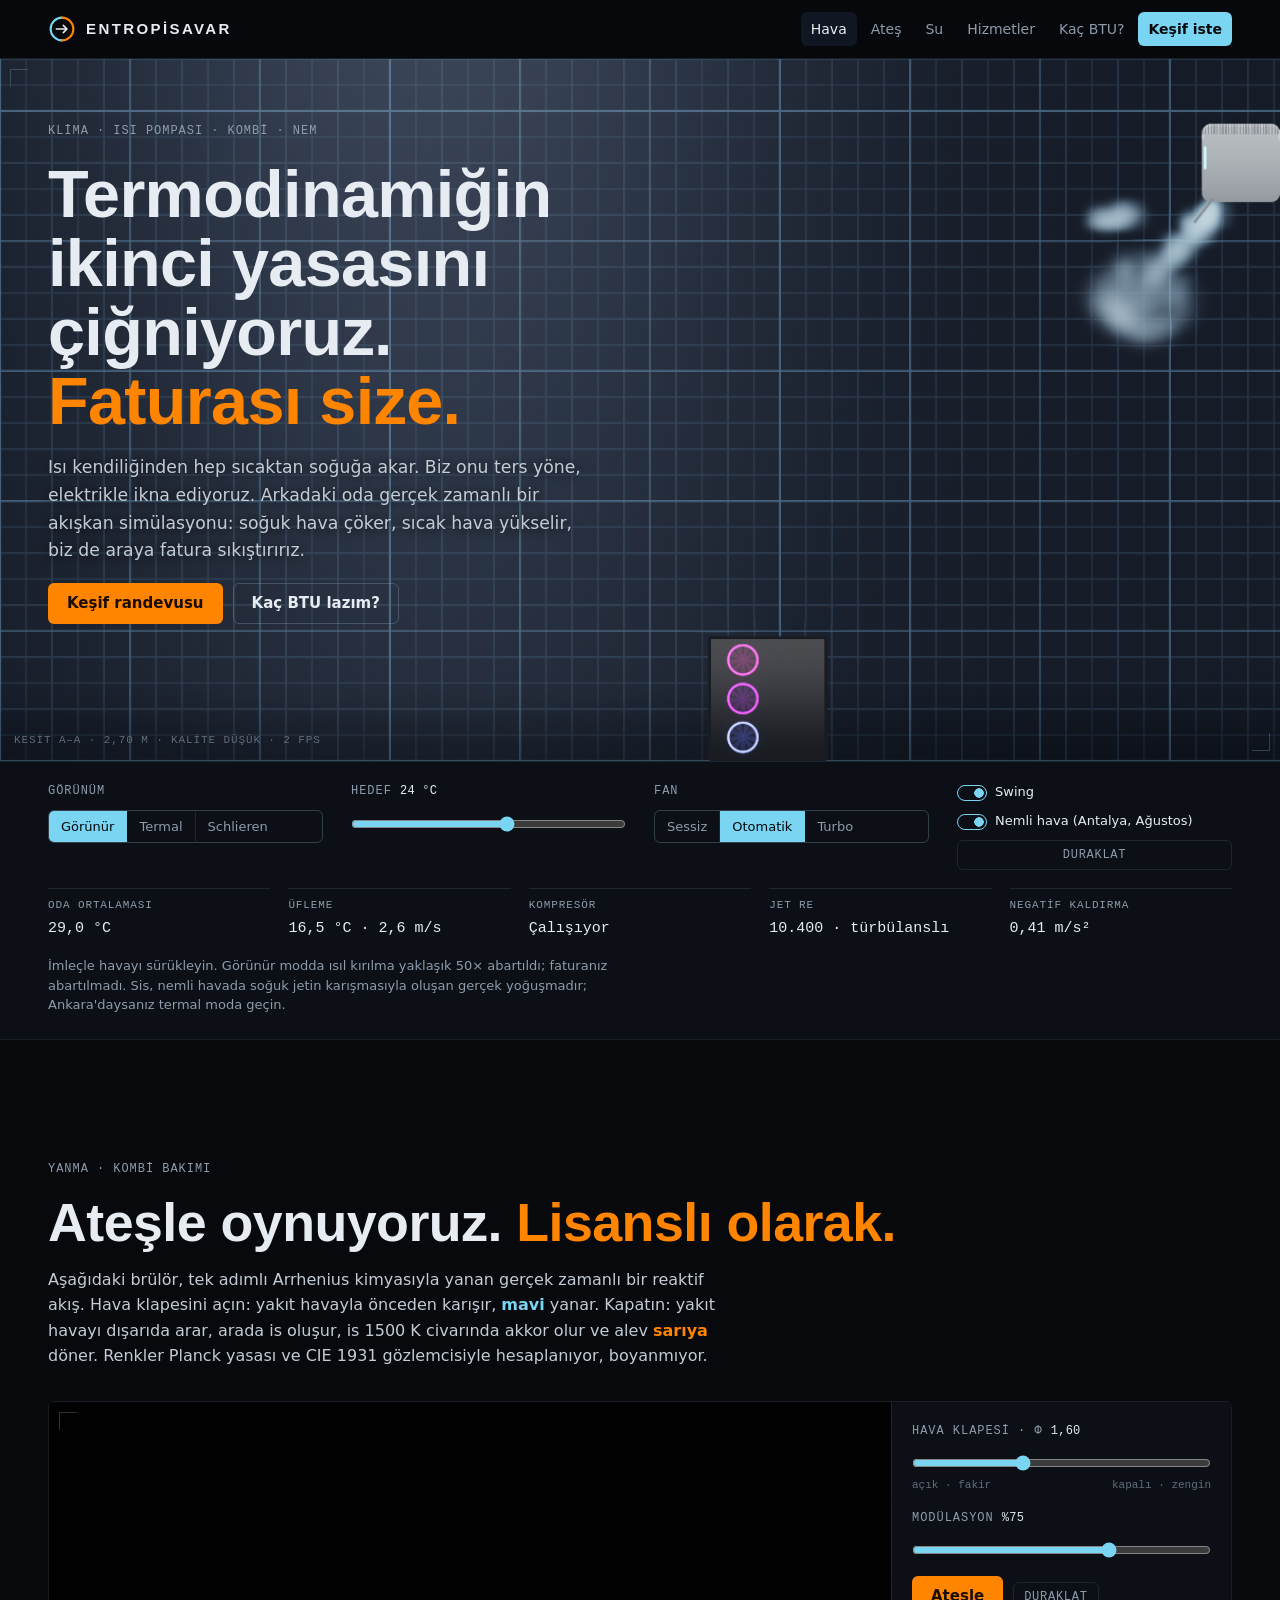
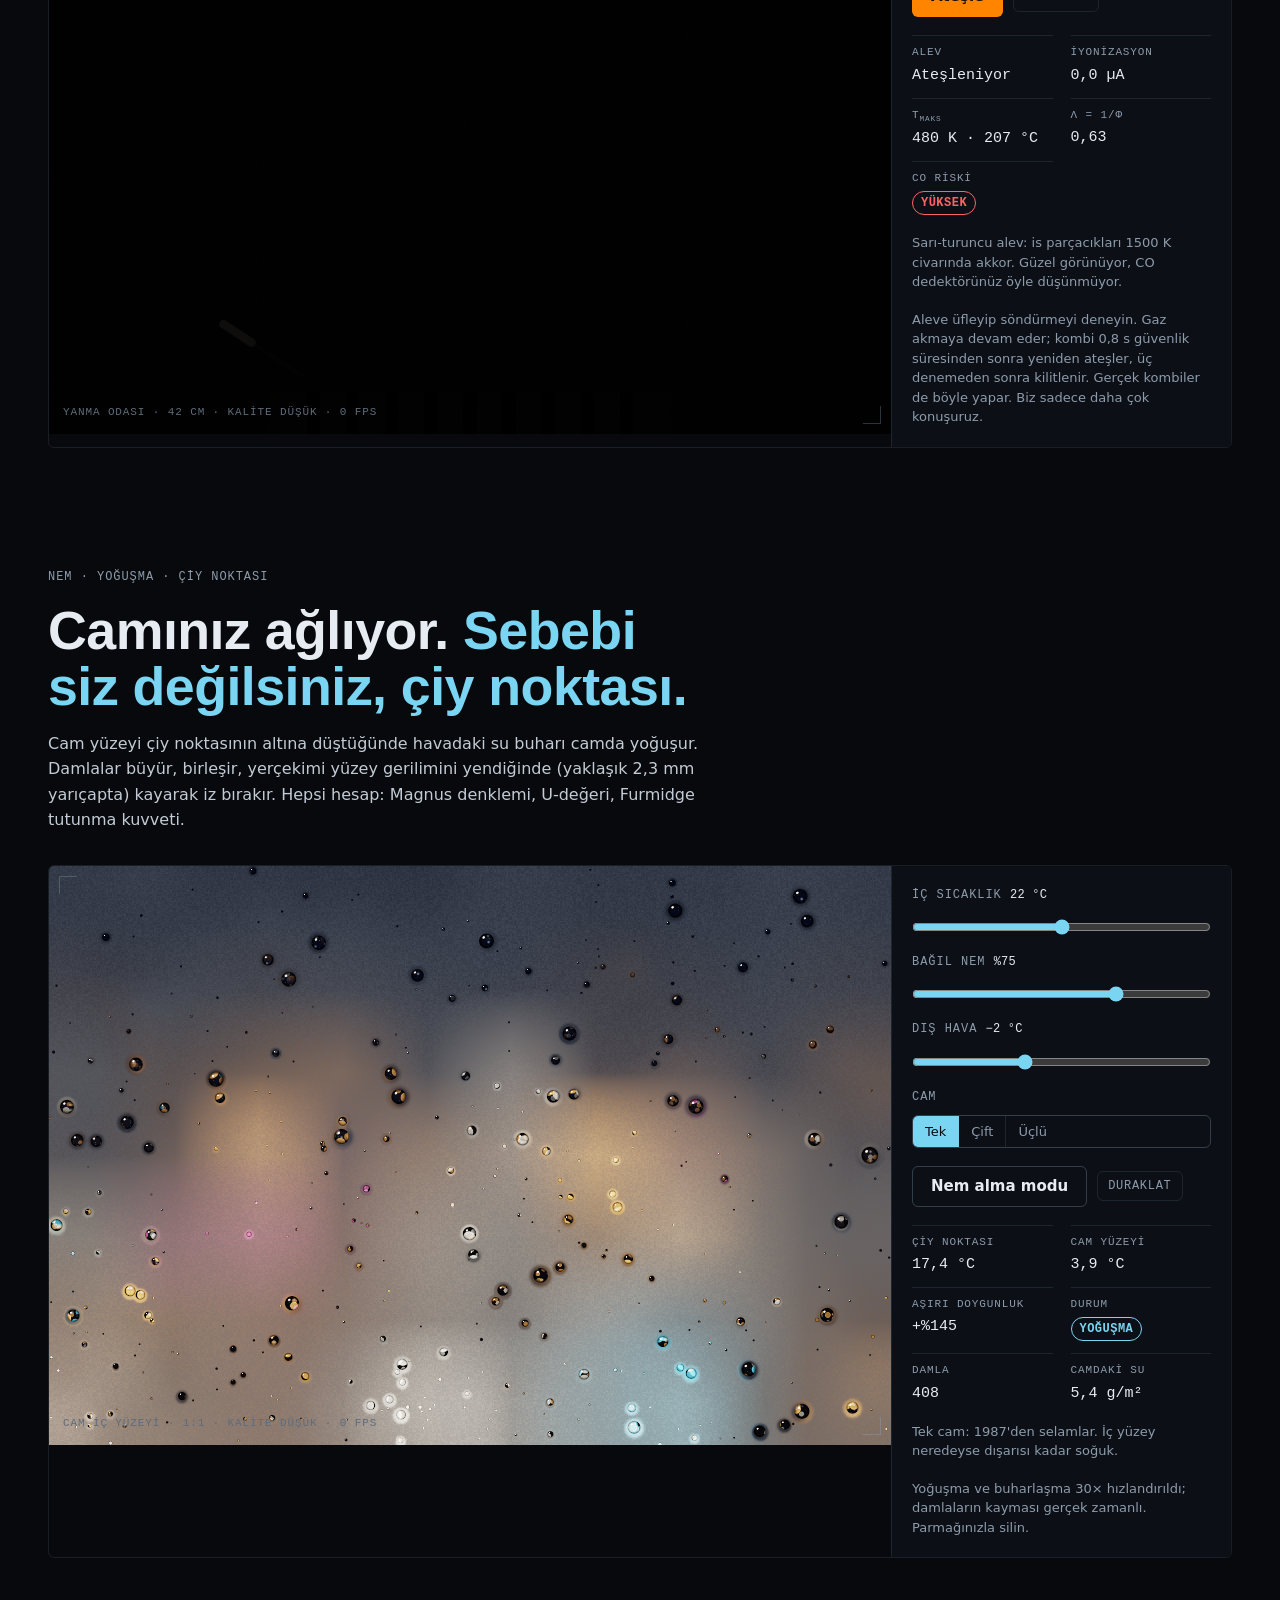
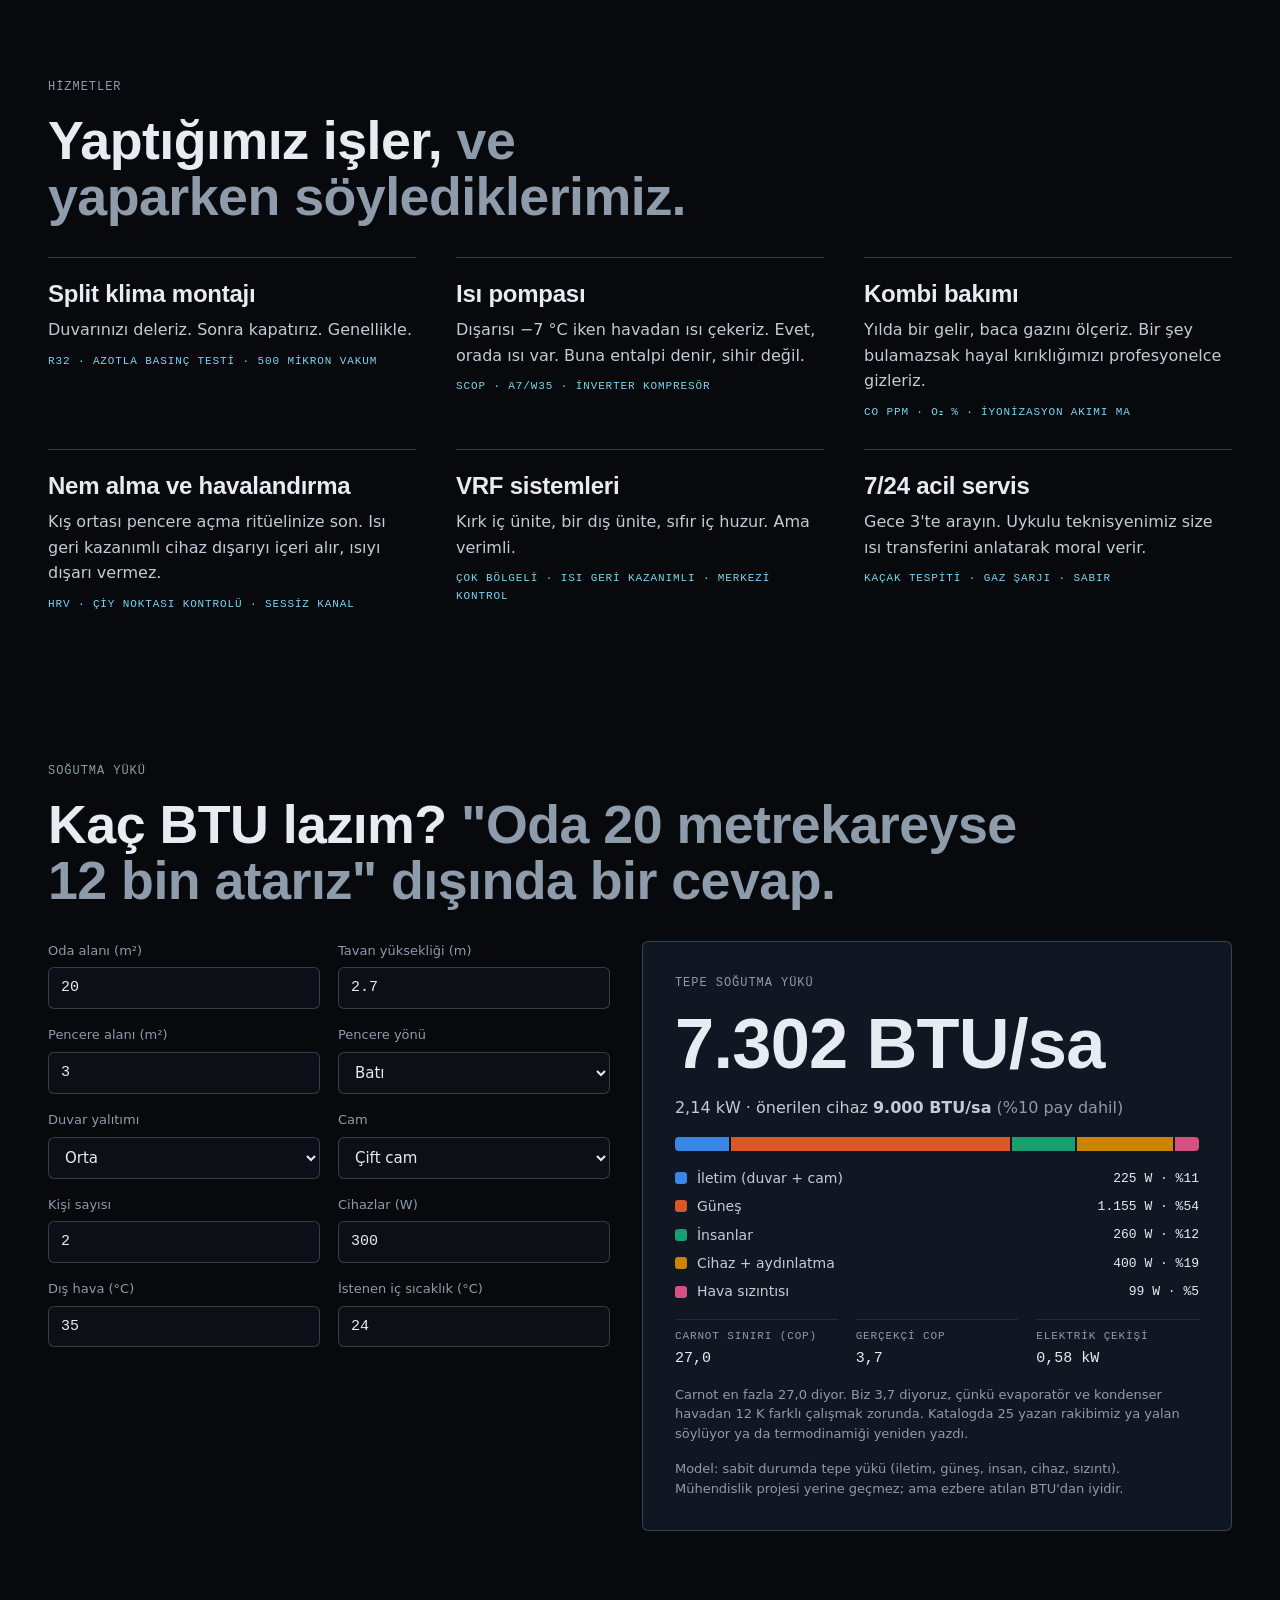
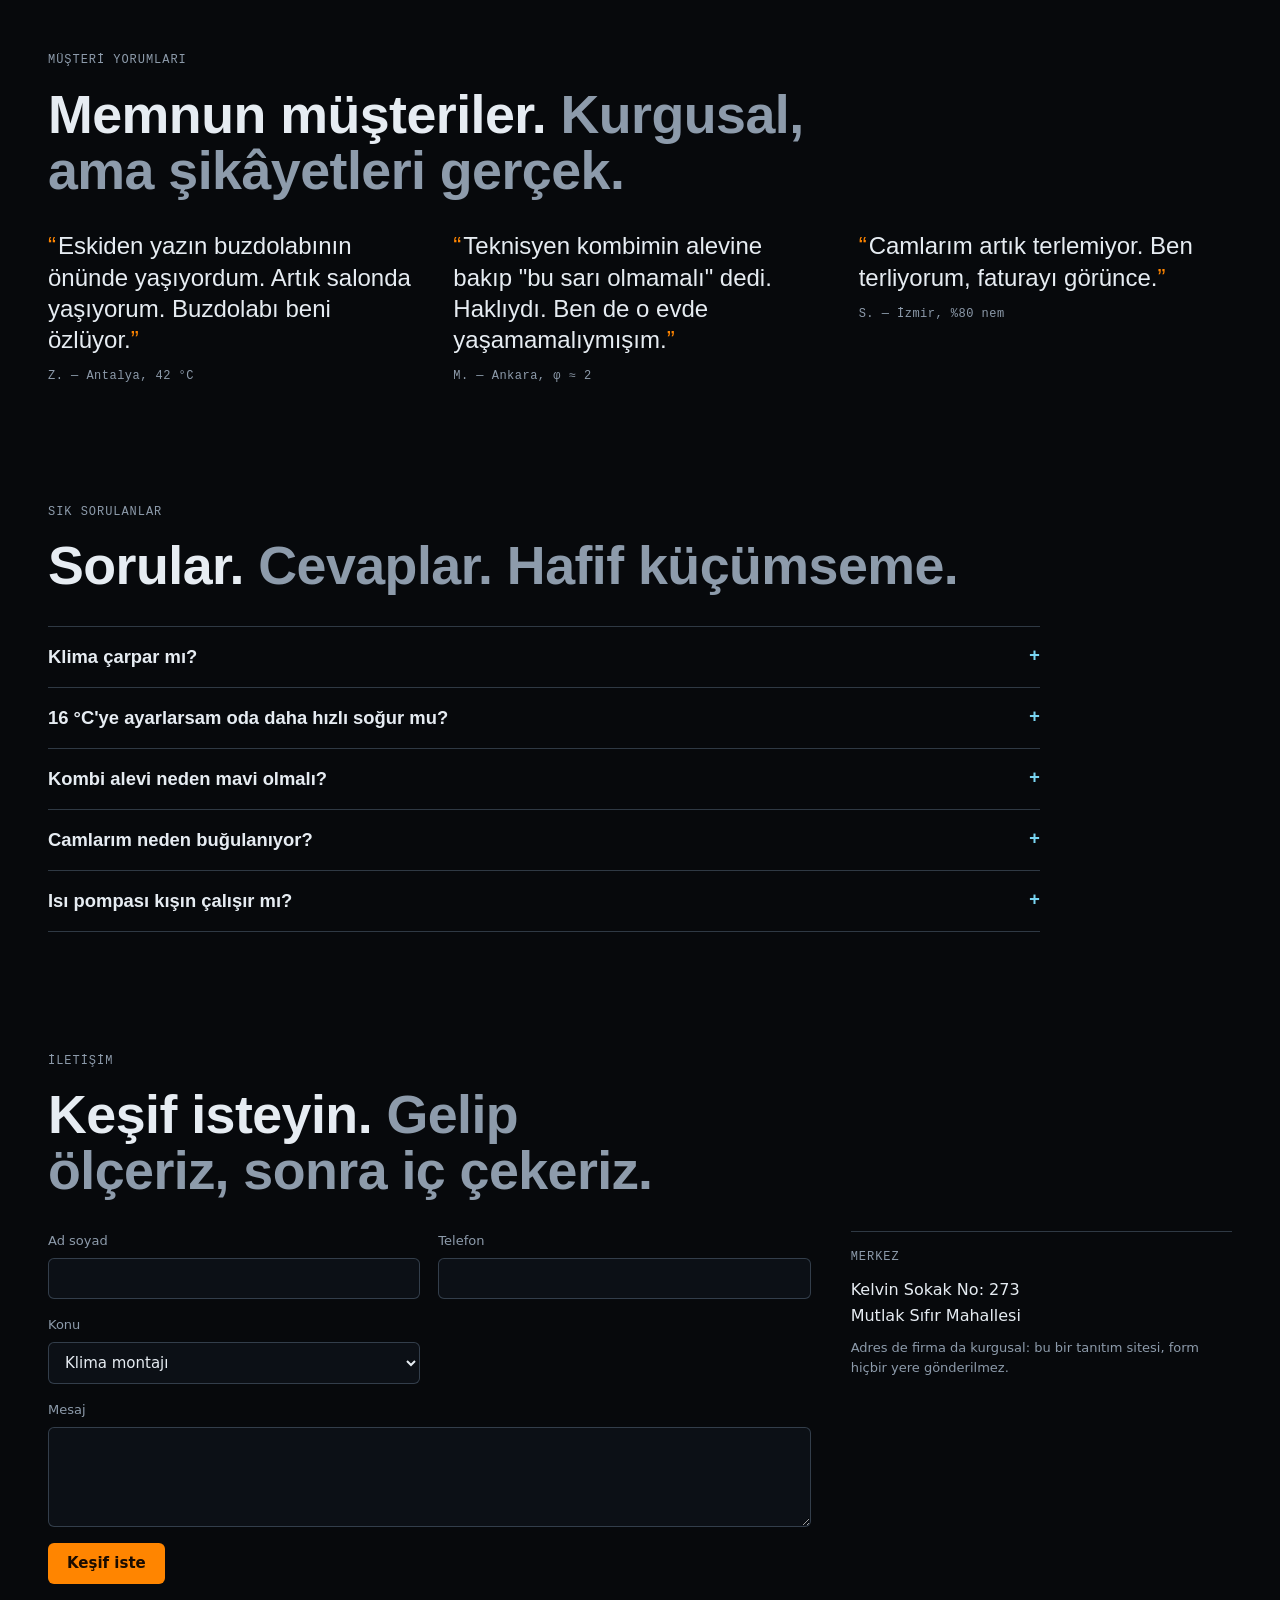
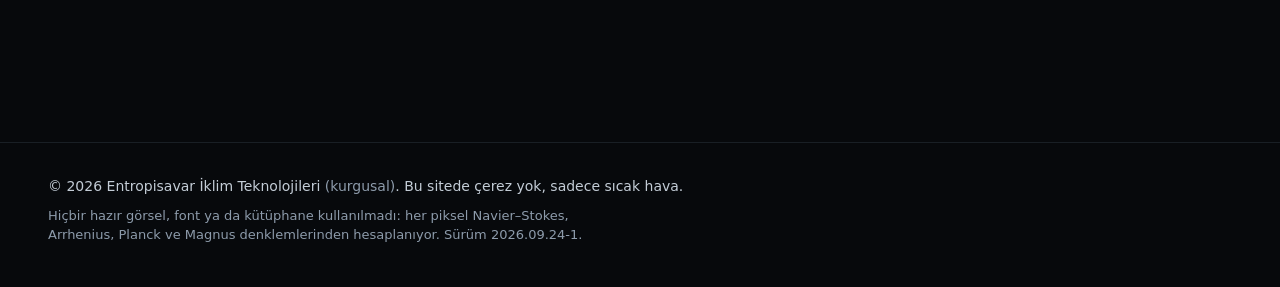
==== index.html @ 4d162cee "Entropisavar: HVAC site with real-time air, fire and water simulations Physics module with Node test" ====
<!doctype html>
<html lang="tr">
<head>
<meta charset="utf-8">
<meta name="viewport" content="width=device-width, initial-scale=1, viewport-fit=cover">
<title>Entropisavar İklim</title>
<meta name="description" content="Entropisavar: klima, ısı pompası, kombi ve nem çözümleri. Termodinamiğin ikinci yasasını çiğniyoruz, faturası size.">
<link rel="icon" href="data:image/svg+xml,%3Csvg xmlns='http://www.w3.org/2000/svg' viewBox='0 0 32 32'%3E%3Cpath d='M16 3a13 13 0 0 0 0 26' fill='none' stroke='%2379d5f2' stroke-width='3' stroke-linecap='round'/%3E%3Cpath d='M16 29a13 13 0 0 0 0-26' fill='none' stroke='%23ff8500' stroke-width='3' stroke-linecap='round'/%3E%3Cpath d='M9.5 16h12m-4-4.2 4.2 4.2-4.2 4.2' fill='none' stroke='%23e6ecf2' stroke-width='2.2' stroke-linecap='round' stroke-linejoin='round'/%3E%3C/svg%3E">
<link rel="stylesheet" href="css/site.css">
</head>
<body>
<a class="skip" href="#icerik">İçeriğe geç</a>

<header class="top">
  <a class="brand" href="#hava" aria-label="Entropisavar ana sayfa">
    <svg class="mark" viewBox="0 0 32 32" aria-hidden="true">
      <path d="M16 3a13 13 0 0 0 0 26" fill="none" stroke="var(--cold)" stroke-width="2.4" stroke-linecap="round"/>
      <path d="M16 29a13 13 0 0 0 0-26" fill="none" stroke="var(--hot)" stroke-width="2.4" stroke-linecap="round"/>
      <path d="M9.5 16h12m-4-4.2 4.2 4.2-4.2 4.2" fill="none" stroke="var(--text)" stroke-width="1.8" stroke-linecap="round" stroke-linejoin="round"/>
    </svg>
    <span class="wordmark">ENTROPİSAVAR</span>
  </a>
  <nav class="nav" aria-label="Bölümler">
    <a href="#hava">Hava</a>
    <a href="#ates">Ateş</a>
    <a href="#su">Su</a>
    <a href="#hizmetler">Hizmetler</a>
    <a href="#hesap">Kaç BTU?</a>
    <a class="nav-cta" href="#iletisim">Keşif iste</a>
  </nav>
</header>

<main id="icerik">

<!-- AIR -------------------------------------------------------------- -->
<section id="hava" class="hero" aria-labelledby="hava-baslik">
  <div class="sim-stage hero-stage" data-sim="air">
    <canvas id="air-canvas" aria-label="Oda kesiti: klimadan çıkan soğuk hava çöküyor, bilgisayarın sıcak havası yükseliyor. İmleçle havayı itebilirsiniz."></canvas>
    <div class="sim-fallback" hidden>Tarayıcınız WebGL2 desteklemiyor. Fizik yasaları hâlâ geçerli, sadece göremiyorsunuz.</div>
    <div class="hero-copy">
      <p class="eyebrow">Klima · Isı pompası · Kombi · Nem</p>
      <h1 id="hava-baslik">Termodinamiğin ikinci yasasını çiğniyoruz. <span class="hot">Faturası size.</span></h1>
      <p class="lead">Isı kendiliğinden hep sıcaktan soğuğa akar. Biz onu ters yöne, elektrikle ikna ediyoruz. Arkadaki oda gerçek zamanlı bir akışkan simülasyonu: soğuk hava çöker, sıcak hava yükselir, biz de araya fatura sıkıştırırız.</p>
      <div class="cta-row">
        <a class="btn btn-primary" href="#iletisim">Keşif randevusu</a>
        <a class="btn btn-ghost" href="#hesap">Kaç BTU lazım?</a>
      </div>
    </div>
    <div class="stage-tag" aria-hidden="true">KESİT A–A · 2,70 m · <span data-out="air-q">—</span></div>
    <div class="legend-thermal" data-legend hidden>
      <span class="bar" aria-hidden="true"></span>
      <span class="ticks"><span>14</span><span>20</span><span>25</span><span>30</span><span>36 °C</span></span>
    </div>
    <div class="probe" data-out="air-probe" aria-live="off" hidden></div>
  </div>

  <div class="hud" aria-label="Klima kontrolleri">
    <div class="hud-group">
      <span class="hud-label" id="air-view-label">Görünüm</span>
      <div class="seg" role="group" aria-labelledby="air-view-label">
        <button type="button" data-air-view="visible" aria-pressed="true">Görünür</button>
        <button type="button" data-air-view="thermal" aria-pressed="false">Termal</button>
        <button type="button" data-air-view="schlieren" aria-pressed="false">Schlieren</button>
      </div>
    </div>
    <div class="hud-group">
      <label class="hud-label" for="air-set">Hedef <output data-out="air-set">24 °C</output></label>
      <input id="air-set" type="range" min="16" max="30" step="1" value="24">
      <span class="quip" data-out="air-quip"></span>
    </div>
    <div class="hud-group">
      <span class="hud-label" id="air-fan-label">Fan</span>
      <div class="seg" role="radiogroup" aria-labelledby="air-fan-label">
        <input type="radio" name="air-fan" id="air-fan-quiet" value="quiet"><label for="air-fan-quiet">Sessiz</label>
        <input type="radio" name="air-fan" id="air-fan-auto" value="auto" checked><label for="air-fan-auto">Otomatik</label>
        <input type="radio" name="air-fan" id="air-fan-turbo" value="turbo"><label for="air-fan-turbo">Turbo</label>
      </div>
    </div>
    <div class="hud-group toggles">
      <input type="checkbox" id="air-swing" checked><label class="toggle" for="air-swing">Swing</label>
      <input type="checkbox" id="air-humid" checked><label class="toggle" for="air-humid">Nemli hava (Antalya, Ağustos)</label>
      <button type="button" class="pause" data-pause="air" aria-pressed="false">Duraklat</button>
    </div>
    <dl class="readouts">
      <div><dt>Oda ortalaması</dt><dd data-out="air-mean">—</dd></div>
      <div><dt>Üfleme</dt><dd data-out="air-supply">—</dd></div>
      <div><dt>Kompresör</dt><dd data-out="air-comp">—</dd></div>
      <div><dt>Jet Re</dt><dd data-out="air-re">—</dd></div>
      <div><dt>Negatif kaldırma</dt><dd data-out="air-buoy">—</dd></div>
    </dl>
    <p class="fine">İmleçle havayı sürükleyin. Görünür modda ısıl kırılma yaklaşık 50× abartıldı; faturanız abartılmadı. Sis, nemli havada soğuk jetin karışmasıyla oluşan gerçek yoğuşmadır; Ankara'daysanız termal moda geçin.</p>
  </div>
</section>

<!-- FIRE ------------------------------------------------------------- -->
<section id="ates" class="chapter" aria-labelledby="ates-baslik">
  <div class="chapter-head">
    <p class="eyebrow">Yanma · Kombi bakımı</p>
    <h2 id="ates-baslik">Ateşle oynuyoruz. <span class="hot">Lisanslı olarak.</span></h2>
    <p>Aşağıdaki brülör, tek adımlı Arrhenius kimyasıyla yanan gerçek zamanlı bir reaktif akış. Hava klapesini açın: yakıt havayla önceden karışır, <strong class="cold">mavi</strong> yanar. Kapatın: yakıt havayı dışarıda arar, arada is oluşur, is 1500 K civarında akkor olur ve alev <strong class="hot">sarıya</strong> döner. Renkler Planck yasası ve CIE 1931 gözlemcisiyle hesaplanıyor, boyanmıyor.</p>
  </div>
  <div class="sim-grid">
    <div class="sim-stage fire-stage" data-sim="fire">
      <canvas id="fire-canvas" aria-label="Kombi brülörü: yedi delikli çelik brülör çubuğu ve alevler. Sürükleyerek aleve üfleyebilirsiniz."></canvas>
      <div class="sim-fallback" hidden>WebGL2 yok. Alev yok. Karbonmonoksit de yok, en azından burada.</div>
      <div class="stage-tag" aria-hidden="true">YANMA ODASI · 42 cm · <span data-out="fire-q">—</span></div>
    </div>
    <div class="hud hud-side" aria-label="Brülör kontrolleri">
      <div class="hud-group">
        <label class="hud-label" for="fire-phi">Hava klapesi · φ <output data-out="fire-phi">1,60</output></label>
        <input id="fire-phi" type="range" min="0.8" max="3" step="0.05" value="1.6">
        <span class="scale"><span>açık · fakir</span><span>kapalı · zengin</span></span>
      </div>
      <div class="hud-group">
        <label class="hud-label" for="fire-flow">Modülasyon <output data-out="fire-flow">%75</output></label>
        <input id="fire-flow" type="range" min="25" max="100" step="1" value="75">
      </div>
      <div class="hud-group row">
        <button type="button" class="btn btn-primary" id="fire-ignite">Ateşle</button>
        <button type="button" class="pause" data-pause="fire" aria-pressed="false">Duraklat</button>
      </div>
      <dl class="readouts">
        <div><dt>Alev</dt><dd data-out="fire-state">—</dd></div>
        <div><dt>İyonizasyon</dt><dd data-out="fire-current">—</dd></div>
        <div><dt>T<sub>maks</sub></dt><dd data-out="fire-tmax">—</dd></div>
        <div><dt>λ = 1/φ</dt><dd data-out="fire-lambda">—</dd></div>
        <div><dt>CO riski</dt><dd><span class="pill" data-out="fire-co">—</span></dd></div>
      </dl>
      <p class="fine" data-out="fire-colour">—</p>
      <p class="fine">Aleve üfleyip söndürmeyi deneyin. Gaz akmaya devam eder; kombi 0,8 s güvenlik süresinden sonra yeniden ateşler, üç denemeden sonra kilitlenir. Gerçek kombiler de böyle yapar. Biz sadece daha çok konuşuruz.</p>
    </div>
  </div>
</section>

<!-- WATER ------------------------------------------------------------ -->
<section id="su" class="chapter" aria-labelledby="su-baslik">
  <div class="chapter-head">
    <p class="eyebrow">Nem · Yoğuşma · Çiy noktası</p>
    <h2 id="su-baslik">Camınız ağlıyor. <span class="cold">Sebebi siz değilsiniz, çiy noktası.</span></h2>
    <p>Cam yüzeyi çiy noktasının altına düştüğünde havadaki su buharı camda yoğuşur. Damlalar büyür, birleşir, yerçekimi yüzey gerilimini yendiğinde (yaklaşık 2,3 mm yarıçapta) kayarak iz bırakır. Hepsi hesap: Magnus denklemi, U-değeri, Furmidge tutunma kuvveti.</p>
  </div>
  <div class="sim-grid">
    <div class="sim-stage water-stage" data-sim="water">
      <canvas id="water-canvas" aria-label="Kış gecesi buğulu cam: damlalar kayıyor, arkada bulanık şehir ışıkları. Parmağınızla camı silebilirsiniz."></canvas>
      <div class="sim-fallback" hidden>WebGL2 yok. Camı gerçek hayatta silmeyi deneyin.</div>
      <div class="stage-tag" aria-hidden="true">CAM İÇ YÜZEYİ · 1:1 · <span data-out="water-q">—</span></div>
    </div>
    <div class="hud hud-side" aria-label="Oda ve cam koşulları">
      <div class="hud-group">
        <label class="hud-label" for="w-tin">İç sıcaklık <output data-out="w-tin">22 °C</output></label>
        <input id="w-tin" type="range" min="16" max="28" step="0.5" value="22">
      </div>
      <div class="hud-group">
        <label class="hud-label" for="w-rh">Bağıl nem <output data-out="w-rh">%75</output></label>
        <input id="w-rh" type="range" min="30" max="95" step="1" value="75">
      </div>
      <div class="hud-group">
        <label class="hud-label" for="w-tout">Dış hava <output data-out="w-tout">−2 °C</output></label>
        <input id="w-tout" type="range" min="-15" max="20" step="1" value="-2">
      </div>
      <div class="hud-group">
        <span class="hud-label" id="w-glz-label">Cam</span>
        <div class="seg" role="radiogroup" aria-labelledby="w-glz-label">
          <input type="radio" name="w-glazing" id="w-glz-single" value="single" checked><label for="w-glz-single">Tek</label>
          <input type="radio" name="w-glazing" id="w-glz-double" value="double"><label for="w-glz-double">Çift</label>
          <input type="radio" name="w-glazing" id="w-glz-triple" value="triple"><label for="w-glz-triple">Üçlü</label>
        </div>
      </div>
      <div class="hud-group row">
        <button type="button" class="btn btn-ghost" id="w-dehum" aria-pressed="false">Nem alma modu</button>
        <button type="button" class="pause" data-pause="water" aria-pressed="false">Duraklat</button>
      </div>
      <dl class="readouts">
        <div><dt>Çiy noktası</dt><dd data-out="dewpoint">—</dd></div>
        <div><dt>Cam yüzeyi</dt><dd data-out="surface">—</dd></div>
        <div><dt>Aşırı doygunluk</dt><dd data-out="super">—</dd></div>
        <div><dt>Durum</dt><dd><span class="pill" data-out="state">—</span></dd></div>
        <div><dt>Damla</dt><dd data-out="drops">—</dd></div>
        <div><dt>Camdaki su</dt><dd data-out="water">—</dd></div>
      </dl>
      <p class="fine" data-out="glazing-quip">—</p>
      <p class="fine">Yoğuşma ve buharlaşma 30× hızlandırıldı; damlaların kayması gerçek zamanlı. Parmağınızla silin.</p>
    </div>
  </div>
</section>

<!-- SERVICES --------------------------------------------------------- -->
<section id="hizmetler" class="chapter" aria-labelledby="hizmet-baslik">
  <div class="chapter-head">
    <p class="eyebrow">Hizmetler</p>
    <h2 id="hizmet-baslik">Yaptığımız işler, <span class="muted">ve yaparken söylediklerimiz.</span></h2>
  </div>
  <ul class="services">
    <li>
      <h3>Split klima montajı</h3>
      <p>Duvarınızı deleriz. Sonra kapatırız. Genellikle.</p>
      <p class="spec">R32 · azotla basınç testi · 500 mikron vakum</p>
    </li>
    <li>
      <h3>Isı pompası</h3>
      <p>Dışarısı −7 °C iken havadan ısı çekeriz. Evet, orada ısı var. Buna entalpi denir, sihir değil.</p>
      <p class="spec">SCOP · A7/W35 · inverter kompresör</p>
    </li>
    <li>
      <h3>Kombi bakımı</h3>
      <p>Yılda bir gelir, baca gazını ölçeriz. Bir şey bulamazsak hayal kırıklığımızı profesyonelce gizleriz.</p>
      <p class="spec">CO ppm · O₂ % · iyonizasyon akımı µA</p>
    </li>
    <li>
      <h3>Nem alma ve havalandırma</h3>
      <p>Kış ortası pencere açma ritüelinize son. Isı geri kazanımlı cihaz dışarıyı içeri alır, ısıyı dışarı vermez.</p>
      <p class="spec">HRV · çiy noktası kontrolü · sessiz kanal</p>
    </li>
    <li>
      <h3>VRF sistemleri</h3>
      <p>Kırk iç ünite, bir dış ünite, sıfır iç huzur. Ama verimli.</p>
      <p class="spec">Çok bölgeli · ısı geri kazanımlı · merkezi kontrol</p>
    </li>
    <li>
      <h3>7/24 acil servis</h3>
      <p>Gece 3'te arayın. Uykulu teknisyenimiz size ısı transferini anlatarak moral verir.</p>
      <p class="spec">Kaçak tespiti · gaz şarjı · sabır</p>
    </li>
  </ul>
</section>

<!-- CALCULATOR ------------------------------------------------------- -->
<section id="hesap" class="chapter" aria-labelledby="hesap-baslik">
  <div class="chapter-head">
    <p class="eyebrow">Soğutma yükü</p>
    <h2 id="hesap-baslik">Kaç BTU lazım? <span class="muted">"Oda 20 metrekareyse 12 bin atarız" dışında bir cevap.</span></h2>
  </div>
  <div class="calc">
    <form class="calc-form" id="calc-form" aria-label="Oda bilgileri">
      <div class="field"><label for="c-area">Oda alanı (m²)</label><input id="c-area" type="number" min="5" max="120" step="1" value="20" inputmode="decimal"></div>
      <div class="field"><label for="c-height">Tavan yüksekliği (m)</label><input id="c-height" type="number" min="2.2" max="5" step="0.1" value="2.7" inputmode="decimal"></div>
      <div class="field"><label for="c-window">Pencere alanı (m²)</label><input id="c-window" type="number" min="0" max="30" step="0.5" value="3" inputmode="decimal"></div>
      <div class="field"><label for="c-orient">Pencere yönü</label>
        <select id="c-orient"><option value="N">Kuzey</option><option value="E">Doğu</option><option value="S">Güney</option><option value="W" selected>Batı</option></select></div>
      <div class="field"><label for="c-insul">Duvar yalıtımı</label>
        <select id="c-insul"><option value="none">Yok (1970'ler)</option><option value="medium" selected>Orta</option><option value="good">İyi</option></select></div>
      <div class="field"><label for="c-glazing">Cam</label>
        <select id="c-glazing"><option value="single">Tek cam</option><option value="double" selected>Çift cam</option><option value="triple">Üçlü cam</option></select></div>
      <div class="field"><label for="c-people">Kişi sayısı</label><input id="c-people" type="number" min="0" max="30" step="1" value="2" inputmode="numeric"></div>
      <div class="field"><label for="c-devices">Cihazlar (W)</label><input id="c-devices" type="number" min="0" max="5000" step="10" value="300" inputmode="numeric"></div>
      <div class="field"><label for="c-tout">Dış hava (°C)</label><input id="c-tout" type="number" min="20" max="48" step="1" value="35" inputmode="numeric"></div>
      <div class="field"><label for="c-tin">İstenen iç sıcaklık (°C)</label><input id="c-tin" type="number" min="18" max="28" step="1" value="24" inputmode="numeric"></div>
    </form>
    <div class="calc-result" aria-live="polite">
      <p class="hud-label">Tepe soğutma yükü</p>
      <p class="big" data-out="btu">—</p>
      <p class="sub"><span data-out="watts">—</span> · önerilen cihaz <strong data-out="unit">—</strong> <span class="muted">(%10 pay dahil)</span></p>
      <div class="stack" data-out="stack" role="img" aria-label="Yükün kaynaklara göre dağılımı"></div>
      <ul class="stack-legend" data-out="legend"></ul>
      <dl class="readouts cop">
        <div><dt>Carnot sınırı (COP)</dt><dd data-out="cop-carnot">—</dd></div>
        <div><dt>Gerçekçi COP</dt><dd data-out="cop-real">—</dd></div>
        <div><dt>Elektrik çekişi</dt><dd data-out="elec">—</dd></div>
      </dl>
      <p class="fine" data-out="cop-quip">—</p>
      <p class="fine">Model: sabit durumda tepe yükü (iletim, güneş, insan, cihaz, sızıntı). Mühendislik projesi yerine geçmez; ama ezbere atılan BTU'dan iyidir.</p>
    </div>
  </div>
</section>

<!-- TESTIMONIALS + FAQ ----------------------------------------------- -->
<section id="yorumlar" class="chapter" aria-labelledby="yorum-baslik">
  <div class="chapter-head">
    <p class="eyebrow">Müşteri yorumları</p>
    <h2 id="yorum-baslik">Memnun müşteriler. <span class="muted">Kurgusal, ama şikâyetleri gerçek.</span></h2>
  </div>
  <div class="quotes">
    <figure><blockquote>Eskiden yazın buzdolabının önünde yaşıyordum. Artık salonda yaşıyorum. Buzdolabı beni özlüyor.</blockquote><figcaption>Z. — Antalya, 42 °C</figcaption></figure>
    <figure><blockquote>Teknisyen kombimin alevine bakıp "bu sarı olmamalı" dedi. Haklıydı. Ben de o evde yaşamamalıymışım.</blockquote><figcaption>M. — Ankara, φ ≈ 2</figcaption></figure>
    <figure><blockquote>Camlarım artık terlemiyor. Ben terliyorum, faturayı görünce.</blockquote><figcaption>S. — İzmir, %80 nem</figcaption></figure>
  </div>
</section>

<section id="sss" class="chapter" aria-labelledby="sss-baslik">
  <div class="chapter-head">
    <p class="eyebrow">Sık sorulanlar</p>
    <h2 id="sss-baslik">Sorular. <span class="muted">Cevaplar. Hafif küçümseme.</span></h2>
  </div>
  <div class="faq">
    <details>
      <summary>Klima çarpar mı?</summary>
      <p>Hayır. 16 °C'ye ayarlayıp 4 m/s ile yüzünüze tutarsanız çarpan siz olursunuz. Hedefi 24–26 °C yapın, kanadı yukarı verin: soğuk hava zaten çöker. Yukarıdaki odada izleyebilirsiniz.</p>
    </details>
    <details>
      <summary>16 °C'ye ayarlarsam oda daha hızlı soğur mu?</summary>
      <p>Hayır. Kompresör zaten tam güçte çalışıyor; 16 yazmak sadece nerede duracağını değiştirir. Termostat gaz pedalı değil, hedeftir.</p>
    </details>
    <details>
      <summary>Kombi alevi neden mavi olmalı?</summary>
      <p>Mavi ışık, yanma bölgesindeki CH* ve C₂* moleküllerinden gelir: yakıt tam yanıyor demektir. Sarı-turuncu ışık ise is parçacıklarının akkor ışımasıdır: eksik yanma, karbonmonoksit riski. Bir CO dedektörü alın. Bizden almasanız da olur, bu seferlik.</p>
    </details>
    <details>
      <summary>Camlarım neden buğulanıyor?</summary>
      <p>Cam yüzeyiniz çiy noktasının altında. Ya nemi düşürün, ya camı ısıtın (çift ya da üçlü cam), ya da her sabah camı silerek kardiyo yapın.</p>
    </details>
    <details>
      <summary>Isı pompası kışın çalışır mı?</summary>
      <p>−7 °C'de bile havada ısı var; mutlak sıfıra kadar hep var. Verim düşer, ama Carnot'nun izin verdiği kadar. Rakibimiz Carnot'yu tanımıyor.</p>
    </details>
  </div>
</section>

<!-- CONTACT ---------------------------------------------------------- -->
<section id="iletisim" class="chapter" aria-labelledby="iletisim-baslik">
  <div class="chapter-head">
    <p class="eyebrow">İletişim</p>
    <h2 id="iletisim-baslik">Keşif isteyin. <span class="muted">Gelip ölçeriz, sonra iç çekeriz.</span></h2>
  </div>
  <div class="contact">
    <form id="contact-form" class="contact-form" novalidate>
      <div class="field"><label for="f-name">Ad soyad</label><input id="f-name" name="name" type="text" autocomplete="name"></div>
      <div class="field"><label for="f-phone">Telefon</label><input id="f-phone" name="phone" type="tel" autocomplete="tel" inputmode="tel"></div>
      <div class="field"><label for="f-topic">Konu</label>
        <select id="f-topic" name="topic"><option>Klima montajı</option><option>Isı pompası</option><option>Kombi bakımı</option><option>Nem ve yoğuşma</option><option>Sadece dert yanmak</option></select></div>
      <div class="field wide"><label for="f-msg">Mesaj</label><textarea id="f-msg" name="msg" rows="4"></textarea></div>
      <div class="field wide"><button type="submit" class="btn btn-primary">Keşif iste</button></div>
      <p class="form-reply" data-out="form-reply" data-state="idle" role="status"></p>
    </form>
    <aside class="address">
      <p class="hud-label">Merkez</p>
      <p>Kelvin Sokak No: 273<br>Mutlak Sıfır Mahallesi</p>
      <p class="fine">Adres de firma da kurgusal: bu bir tanıtım sitesi, form hiçbir yere gönderilmez.</p>
    </aside>
  </div>
</section>

</main>

<footer class="foot">
  <p>© 2026 Entropisavar İklim Teknolojileri <span class="muted">(kurgusal)</span>. Bu sitede çerez yok, sadece sıcak hava.</p>
  <p class="fine">Hiçbir hazır görsel, font ya da kütüphane kullanılmadı: her piksel Navier–Stokes, Arrhenius, Planck ve Magnus denklemlerinden hesaplanıyor. Sürüm <span data-out="build">—</span>.</p>
</footer>

<script src="js/physics.js"></script>
<script src="js/gl.js"></script>
<script src="js/fluid.js"></script>
<script src="js/air.js"></script>
<script src="js/fire.js"></script>
<script src="js/water.js"></script>
<script src="js/app.js"></script>
</body>
</html>
---- css/site.css ----
/*
 * Entropisavar — one deliberate dark world: an instrument panel in a dim
 * plant room. Accents are physical: --hot is the sRGB colour of a 1900 K
 * blackbody (physics.blackbodyColor), --cold the evaporator-ice cyan.
 * System fonts only: Bahnschrift (Windows' DIN) for display, the OS UI face
 * for text, Cascadia/SF Mono for instruments.
 */
:root {
  color-scheme: dark;
  --ground: #07090c;
  --surface: #0c1016;
  --surface-2: #111722;
  --line: rgba(150, 180, 210, 0.13);
  --line-strong: rgba(150, 180, 210, 0.28);
  --text: #e6ecf2;
  --muted: #8d9bab;
  --faint: #5f6c7a;
  --cold: #79d5f2;
  --hot: #ff8500;
  --good: #3ecf8e;
  --warn: #f2b43c;
  --crit: #ff6363;
  --series-1: #3987e5;
  --series-2: #d95926;
  --series-3: #199e70;
  --series-4: #c98500;
  --series-5: #d55181;
  --display: "Bahnschrift", "DIN Alternate", "DIN Condensed", "Roboto Condensed", "Arial Narrow", sans-serif;
  --body: "Segoe UI Variable Text", "Segoe UI", system-ui, -apple-system, "Helvetica Neue", Roboto, Arial, sans-serif;
  --mono: "Cascadia Mono", "Cascadia Code", ui-monospace, "SF Mono", Consolas, Menlo, monospace;
  --gutter: clamp(16px, 4vw, 48px);
  --max: 1280px;
  --radius: 6px;
}

*, *::before, *::after { box-sizing: border-box; }
html { scroll-behavior: smooth; scroll-padding-top: 72px; -webkit-text-size-adjust: 100%; }
@media (prefers-reduced-motion: reduce) { html { scroll-behavior: auto; } }
body {
  margin: 0;
  background: var(--ground);
  color: var(--text);
  font: 400 16px/1.6 var(--body);
  -webkit-font-smoothing: antialiased;
  overflow-x: hidden;
}
h1, h2, h3 { font-family: var(--display); font-stretch: 87.5%; font-weight: 600; letter-spacing: -0.01em; line-height: 1.04; text-wrap: balance; margin: 0; }
p { margin: 0; }
a { color: inherit; }
strong { font-weight: 600; }
sub { font-size: 0.7em; }
.hot { color: var(--hot); }
.cold { color: var(--cold); }
.muted { color: var(--muted); }
:focus-visible { outline: 2px solid var(--cold); outline-offset: 2px; border-radius: 2px; }
[hidden] { display: none !important; }

.skip { position: absolute; left: -9999px; top: 8px; z-index: 50; background: var(--text); color: var(--ground); padding: 8px 12px; border-radius: var(--radius); }
.skip:focus { left: 8px; }

.eyebrow, .hud-label, .stage-tag, .spec, dt {
  font-family: var(--mono);
  font-size: 12px;
  letter-spacing: 0.08em;
  text-transform: uppercase;
  color: var(--muted);
}
.fine { font-size: 13px; line-height: 1.5; color: var(--muted); max-width: 70ch; }

/* ------------------------------------------------------------ header */
.top {
  position: sticky; top: env(safe-area-inset-top, 0px); z-index: 20;
  display: flex; align-items: center; justify-content: space-between; gap: 16px;
  padding: 12px var(--gutter);
  background: color-mix(in srgb, var(--ground) 82%, transparent);
  backdrop-filter: blur(10px);
  border-bottom: 1px solid var(--line);
}
.brand { display: inline-flex; align-items: center; gap: 10px; text-decoration: none; }
.mark { width: 28px; height: 28px; flex: none; }
.wordmark { font-family: var(--display); font-stretch: 87.5%; font-weight: 700; letter-spacing: 0.16em; font-size: 15px; }
.nav { display: flex; align-items: center; gap: 4px; flex-wrap: wrap; justify-content: flex-end; }
.nav a { font-size: 14px; text-decoration: none; color: var(--muted); padding: 6px 10px; border-radius: var(--radius); }
.nav a:hover, .nav a[aria-current] { color: var(--text); background: var(--surface-2); }
.nav .nav-cta { color: var(--ground); background: var(--cold); font-weight: 600; }
.nav .nav-cta:hover { background: #a3e4f7; color: var(--ground); }
@media (max-width: 860px) { .nav a:not(.nav-cta) { display: none; } }

/* ------------------------------------------------------------ buttons & inputs */
.btn {
  display: inline-flex; align-items: center; justify-content: center; gap: 8px;
  font: 600 15px/1 var(--body); text-decoration: none; cursor: pointer;
  padding: 12px 18px; border-radius: var(--radius); border: 1px solid transparent;
}
.btn-primary { background: var(--hot); color: #1a0c00; }
.btn-primary:hover { background: #ffa040; }
.btn-ghost { background: transparent; color: var(--text); border-color: var(--line-strong); }
.btn-ghost:hover, .btn-ghost[aria-pressed="true"] { border-color: var(--cold); color: var(--cold); }

input[type="range"] { width: 100%; accent-color: var(--cold); margin: 6px 0 0; }
input[type="number"], input[type="text"], input[type="tel"], select, textarea {
  width: 100%; font: 400 15px/1.3 var(--body); color: var(--text);
  background: var(--surface); border: 1px solid var(--line-strong); border-radius: var(--radius); padding: 10px 12px;
}
input[type="number"] { font-family: var(--mono); font-variant-numeric: tabular-nums; }
input[aria-invalid="true"], textarea[aria-invalid="true"] { border-color: var(--crit); }
.field { display: grid; gap: 6px; }
.field label { font-size: 13px; color: var(--muted); }

.seg { display: inline-flex; flex-wrap: wrap; border: 1px solid var(--line-strong); border-radius: var(--radius); overflow: hidden; }
.seg button, .seg label {
  font: 500 13px/1 var(--body); color: var(--muted); background: transparent; border: 0; cursor: pointer;
  padding: 9px 12px; border-right: 1px solid var(--line);
}
.seg > :last-child { border-right: 0; }
.seg input { position: absolute; opacity: 0; width: 1px; height: 1px; }
.seg button[aria-pressed="true"], .seg input:checked + label { color: var(--ground); background: var(--cold); }
.seg input:focus-visible + label { outline: 2px solid var(--cold); outline-offset: -2px; }

.toggles { display: flex; flex-wrap: wrap; align-items: center; gap: 8px 16px; }
.toggles input[type="checkbox"] { position: absolute; opacity: 0; width: 1px; height: 1px; }
.toggle { display: inline-flex; align-items: center; gap: 8px; font-size: 13px; color: var(--muted); cursor: pointer; }
.toggle::before {
  content: ""; width: 30px; height: 16px; border-radius: 8px; border: 1px solid var(--line-strong);
  background: radial-gradient(circle at 8px 50%, var(--muted) 4.5px, transparent 5px);
}
input:checked + .toggle { color: var(--text); }
input:checked + .toggle::before { border-color: var(--cold); background: radial-gradient(circle at 21px 50%, var(--cold) 4.5px, transparent 5px); }
input:focus-visible + .toggle::before { outline: 2px solid var(--cold); outline-offset: 2px; }
.pause { font: 500 12px/1 var(--mono); letter-spacing: 0.06em; text-transform: uppercase; color: var(--muted); background: none; border: 1px solid var(--line); border-radius: var(--radius); padding: 8px 10px; cursor: pointer; }
.pause:hover, .pause[aria-pressed="true"] { color: var(--text); border-color: var(--line-strong); }

/* ------------------------------------------------------------ simulation stages */
.sim-stage { position: relative; overflow: hidden; background: #040507; isolation: isolate; }
.sim-stage canvas { position: absolute; inset: 0; width: 100%; height: 100%; display: block; touch-action: none; cursor: crosshair; }
.sim-stage::before, .sim-stage::after {
  content: ""; position: absolute; width: 18px; height: 18px; z-index: 2; pointer-events: none;
  border: 0 solid var(--line-strong);
}
.sim-stage::before { top: 10px; left: 10px; border-top-width: 1px; border-left-width: 1px; }
.sim-stage::after { bottom: 10px; right: 10px; border-bottom-width: 1px; border-right-width: 1px; }
.stage-tag { position: absolute; left: 14px; bottom: 12px; z-index: 2; pointer-events: none; font-size: 11px; color: var(--faint); font-variant-numeric: tabular-nums; }
.sim-stage.compiling .stage-tag::after { content: " · shader derleniyor"; color: var(--muted); }
.sim-fallback { position: absolute; inset: 0; display: grid; place-items: center; padding: 24px; text-align: center; color: var(--muted); font-size: 15px; z-index: 3; }
.sim-stage.no-gl { background: radial-gradient(ellipse at 70% 20%, #10202b, transparent 60%), radial-gradient(ellipse at 30% 90%, #2a1406, transparent 55%), #040507; }

/* ------------------------------------------------------------ hero (air) */
.hero { border-bottom: 1px solid var(--line); }
.hero-stage { height: clamp(560px, 78vh, 820px); }
.hero-copy {
  position: absolute; z-index: 2; left: var(--gutter); top: clamp(32px, 7vh, 72px);
  max-width: min(36rem, 54%); display: grid; gap: 18px; pointer-events: none;
}
.hero-copy a { pointer-events: auto; }
.hero-copy h1 { font-size: clamp(2.3rem, 5.2vw, 4.6rem); }
.lead { font-size: clamp(16px, 1.35vw, 18px); color: #c3ccd6; max-width: 34rem; text-shadow: 0 1px 12px #07090c; }
.cta-row { display: flex; flex-wrap: wrap; gap: 10px; }
.legend-thermal { position: absolute; z-index: 2; right: 18px; bottom: 14px; width: min(320px, 60%); display: grid; gap: 4px; pointer-events: none; }
.legend-thermal .bar { height: 8px; border-radius: 2px; background: linear-gradient(90deg, #00000d, #1f0a5c, #5e0d8c, #b3217d, #e8543b, #fa9914, #fdde47, #fffae0); }
.legend-thermal .ticks { display: flex; justify-content: space-between; font: 11px var(--mono); color: var(--text); }
.probe { position: absolute; z-index: 2; right: 18px; top: 16px; font: 13px var(--mono); color: var(--text); background: rgba(7, 9, 12, 0.7); border: 1px solid var(--line); border-radius: var(--radius); padding: 6px 10px; pointer-events: none; }

@media (max-width: 760px) {
  .hero-stage { height: auto; display: flex; flex-direction: column; background: var(--ground); }
  .hero-stage canvas { position: relative; order: 2; height: auto; aspect-ratio: 4 / 5; max-width: 100%; }
  .hero-copy { position: static; order: 1; max-width: none; padding: 28px var(--gutter) 24px; }
  .hero-stage .stage-tag, .legend-thermal, .probe { z-index: 2; }
  .hero-stage::before { top: auto; }
}

/* ------------------------------------------------------------ HUD panels */
.hud {
  display: grid; gap: 18px 28px; align-content: start;
  grid-template-columns: repeat(auto-fit, minmax(min(100%, 220px), 1fr));
  padding: 20px var(--gutter) 24px; background: var(--surface); border-top: 1px solid var(--line);
}
.hud-group { display: grid; gap: 8px; align-content: start; }
.hud-group.row { display: flex; flex-wrap: wrap; gap: 10px; align-items: center; }
.hud-label output { color: var(--text); font-variant-numeric: tabular-nums; letter-spacing: 0.02em; }
.quip { font-size: 12px; color: var(--hot); min-height: 1.2em; }
.scale { display: flex; justify-content: space-between; font: 11px var(--mono); color: var(--faint); }
.readouts { display: grid; grid-template-columns: repeat(auto-fit, minmax(128px, 1fr)); gap: 12px 18px; margin: 0; grid-column: 1 / -1; }
.readouts div { border-top: 1px solid var(--line); padding-top: 8px; min-width: 0; }
dt { font-size: 11px; }
dd { margin: 4px 0 0; font: 500 15px/1.3 var(--mono); font-variant-numeric: tabular-nums; color: var(--text); overflow-wrap: anywhere; }
.hero .fine { grid-column: 1 / -1; }

.pill { display: inline-block; font: 600 12px/1 var(--mono); letter-spacing: 0.04em; text-transform: uppercase; padding: 5px 8px; border-radius: 999px; border: 1px solid currentColor; }
.pill[data-level="good"], .pill[data-state="drying"] { color: var(--good); }
.pill[data-level="warn"] { color: var(--warn); }
.pill[data-level="crit"] { color: var(--crit); }
.pill[data-state="condensing"] { color: var(--cold); }

/* ------------------------------------------------------------ chapters */
.chapter { max-width: var(--max); margin: 0 auto; padding: clamp(64px, 10vw, 120px) var(--gutter) 0; }
.chapter:last-of-type { padding-bottom: clamp(64px, 10vw, 120px); }
.chapter-head { display: grid; gap: 16px; max-width: 62rem; margin-bottom: 32px; }
.chapter-head h2 { font-size: clamp(2rem, 4.2vw, 3.6rem); }
.chapter-head p:not(.eyebrow) { max-width: 68ch; color: #c3ccd6; }

.sim-grid { display: grid; grid-template-columns: minmax(0, 1fr) 340px; border: 1px solid var(--line); border-radius: var(--radius); overflow: hidden; }
.sim-grid .hud-side { grid-template-columns: 1fr; border-top: 0; border-left: 1px solid var(--line); padding: 20px; }
.fire-stage { aspect-ratio: 4 / 3; }
.water-stage { aspect-ratio: 16 / 11; }
@media (max-width: 980px) {
  .sim-grid { grid-template-columns: 1fr; }
  .sim-grid .hud-side { border-left: 0; border-top: 1px solid var(--line); grid-template-columns: repeat(auto-fit, minmax(min(100%, 220px), 1fr)); }
  .fire-stage { aspect-ratio: 4 / 3.4; }
  .water-stage { aspect-ratio: 4 / 3.6; }
}

/* ------------------------------------------------------------ services */
.services { list-style: none; margin: 0; padding: 0; display: grid; grid-template-columns: repeat(auto-fit, minmax(min(100%, 300px), 1fr)); gap: 0 40px; }
.services li { display: grid; gap: 10px; align-content: start; padding: 24px 0 28px; border-top: 1px solid var(--line-strong); }
.services h3 { font-size: 1.5rem; }
.services p:not(.spec) { color: #c3ccd6; }
.spec { font-size: 11px; color: var(--cold); }

/* ------------------------------------------------------------ calculator */
.calc { display: grid; grid-template-columns: minmax(0, 1fr) minmax(0, 1.05fr); gap: 32px; align-items: start; }
.calc-form { display: grid; grid-template-columns: repeat(2, minmax(0, 1fr)); gap: 16px 18px; }
.calc-result { display: grid; gap: 16px; background: var(--surface-2); border: 1px solid var(--line-strong); border-radius: var(--radius); padding: clamp(20px, 3vw, 32px); }
.big { font: 600 clamp(2.6rem, 6vw, 4.4rem)/1 var(--display); font-stretch: 87.5%; font-variant-numeric: tabular-nums; letter-spacing: -0.01em; }
.sub { color: #c3ccd6; }
.stack { display: flex; gap: 2px; height: 14px; }
.stack span { min-width: 2px; }
.stack span:first-child { border-radius: 4px 0 0 4px; }
.stack span:last-child { border-radius: 0 4px 4px 0; }
.seg-1 { background: var(--series-1); } .seg-2 { background: var(--series-2); } .seg-3 { background: var(--series-3); }
.seg-4 { background: var(--series-4); } .seg-5 { background: var(--series-5); }
.stack-legend { list-style: none; margin: 0; padding: 0; display: grid; gap: 6px; }
.stack-legend li { display: grid; grid-template-columns: 12px 1fr auto; gap: 10px; align-items: center; font-size: 14px; color: #c3ccd6; }
.stack-legend b { font: 500 13px var(--mono); font-variant-numeric: tabular-nums; color: var(--text); }
.sw { width: 12px; height: 12px; border-radius: 3px; }
.readouts.cop { grid-template-columns: repeat(3, minmax(0, 1fr)); }
@media (max-width: 900px) { .calc { grid-template-columns: 1fr; } }
@media (max-width: 480px) { .calc-form { grid-template-columns: 1fr; } .readouts.cop { grid-template-columns: 1fr 1fr; } }

/* ------------------------------------------------------------ quotes & faq */
.quotes { display: grid; grid-template-columns: repeat(auto-fit, minmax(min(100%, 280px), 1fr)); gap: 32px; }
.quotes figure { margin: 0; display: grid; gap: 14px; align-content: start; }
.quotes blockquote { margin: 0; font: 500 clamp(1.25rem, 2vw, 1.5rem)/1.3 var(--display); font-stretch: 87.5%; }
.quotes blockquote::before { content: "“"; color: var(--hot); margin-right: 2px; }
.quotes blockquote::after { content: "”"; color: var(--hot); }
.quotes figcaption { font: 12px var(--mono); color: var(--muted); letter-spacing: 0.04em; }
.faq { display: grid; max-width: 62rem; }
.faq details { border-top: 1px solid var(--line-strong); }
.faq details:last-child { border-bottom: 1px solid var(--line-strong); }
.faq summary { cursor: pointer; list-style: none; display: flex; justify-content: space-between; gap: 16px; padding: 18px 0; font: 600 1.15rem/1.3 var(--display); font-stretch: 87.5%; }
.faq summary::-webkit-details-marker { display: none; }
.faq summary::after { content: "+"; font-family: var(--mono); color: var(--cold); }
.faq details[open] summary::after { content: "−"; }
.faq details p { padding: 0 0 20px; color: #c3ccd6; max-width: 68ch; }

/* ------------------------------------------------------------ contact & footer */
.contact { display: grid; grid-template-columns: minmax(0, 2fr) minmax(0, 1fr); gap: 40px; }
.contact-form { display: grid; grid-template-columns: repeat(2, minmax(0, 1fr)); gap: 16px 18px; }
.contact-form .wide { grid-column: 1 / -1; }
.contact-form .btn { justify-self: start; }
.form-reply { grid-column: 1 / -1; min-height: 1.5em; font-size: 15px; }
.form-reply[data-state="error"] { color: var(--crit); }
.form-reply[data-state="ok"] { color: var(--good); }
.address { display: grid; gap: 10px; align-content: start; border-top: 1px solid var(--line-strong); padding-top: 16px; }
@media (max-width: 760px) { .contact, .contact-form { grid-template-columns: 1fr; } }

.foot { max-width: var(--max); margin: 0 auto; padding: 32px var(--gutter) calc(40px + env(safe-area-inset-bottom, 0px)); border-top: 1px solid var(--line); display: grid; gap: 8px; color: #c3ccd6; font-size: 14px; }
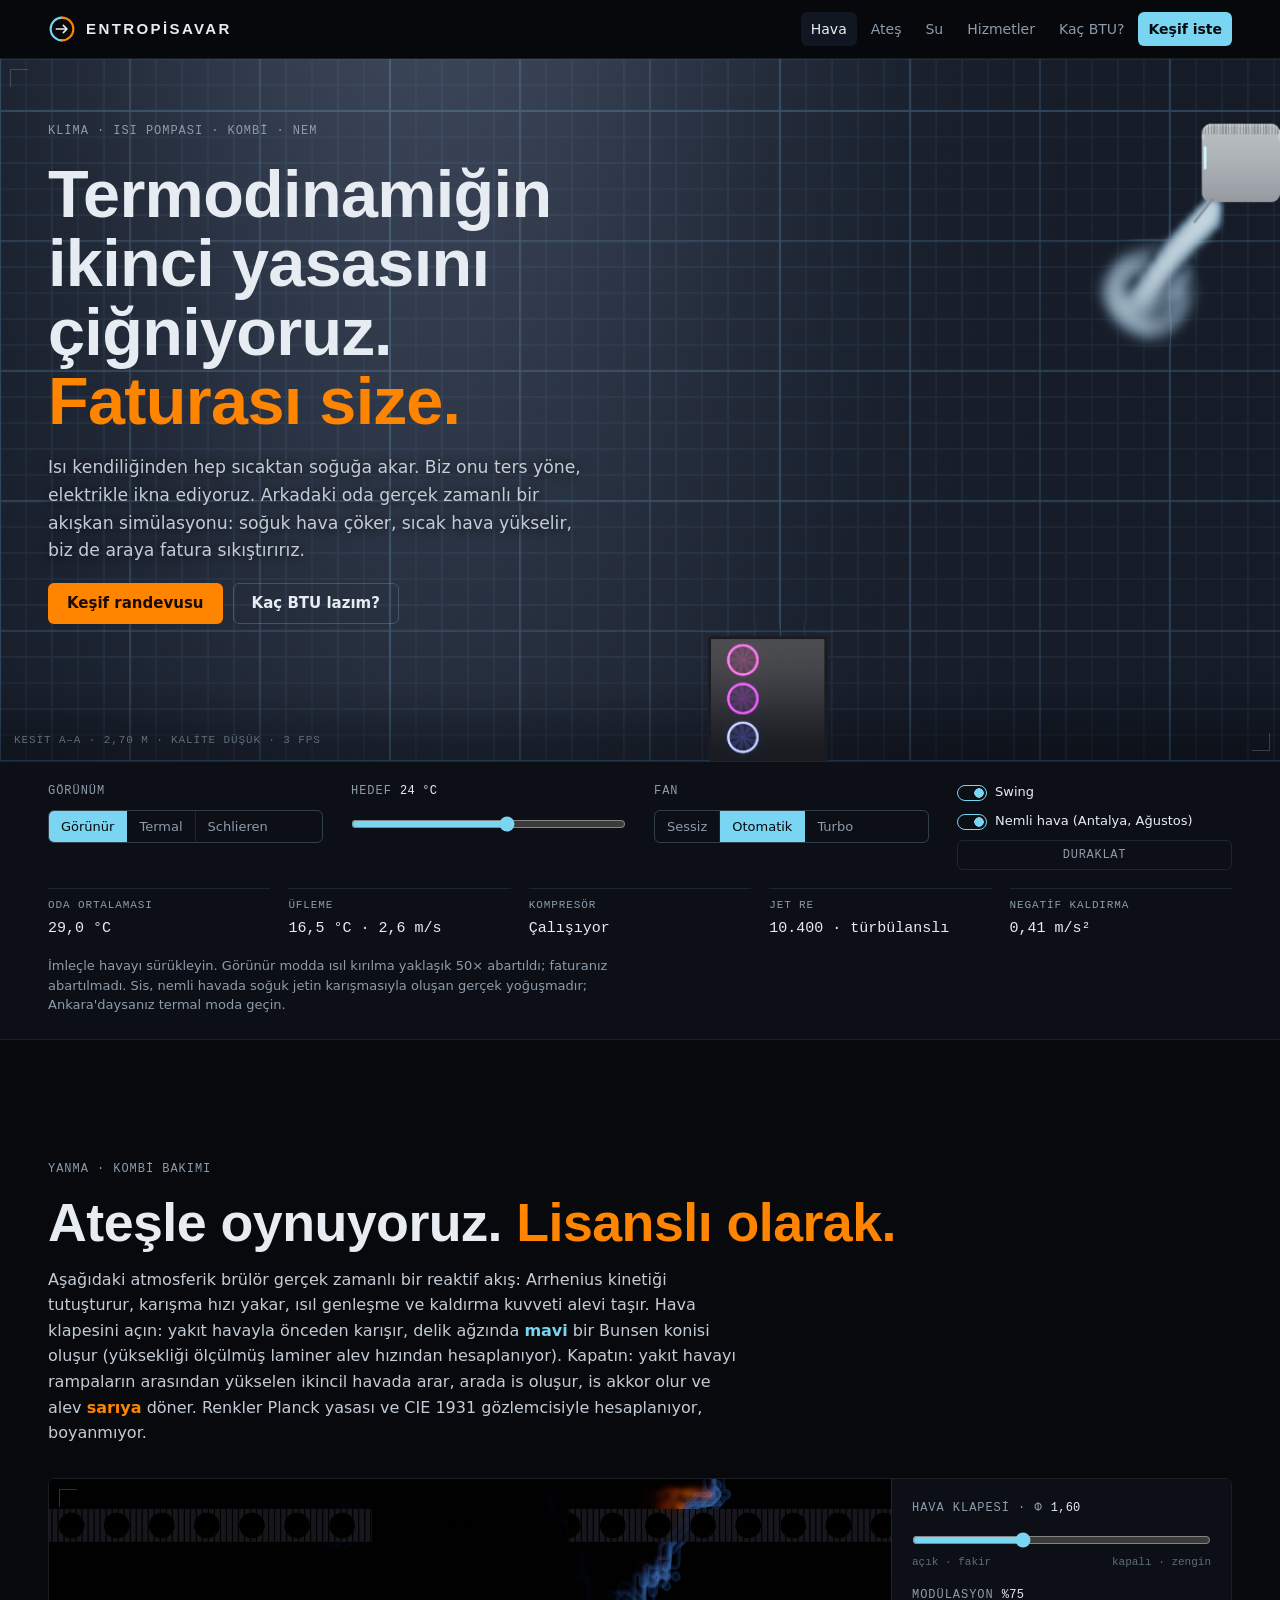
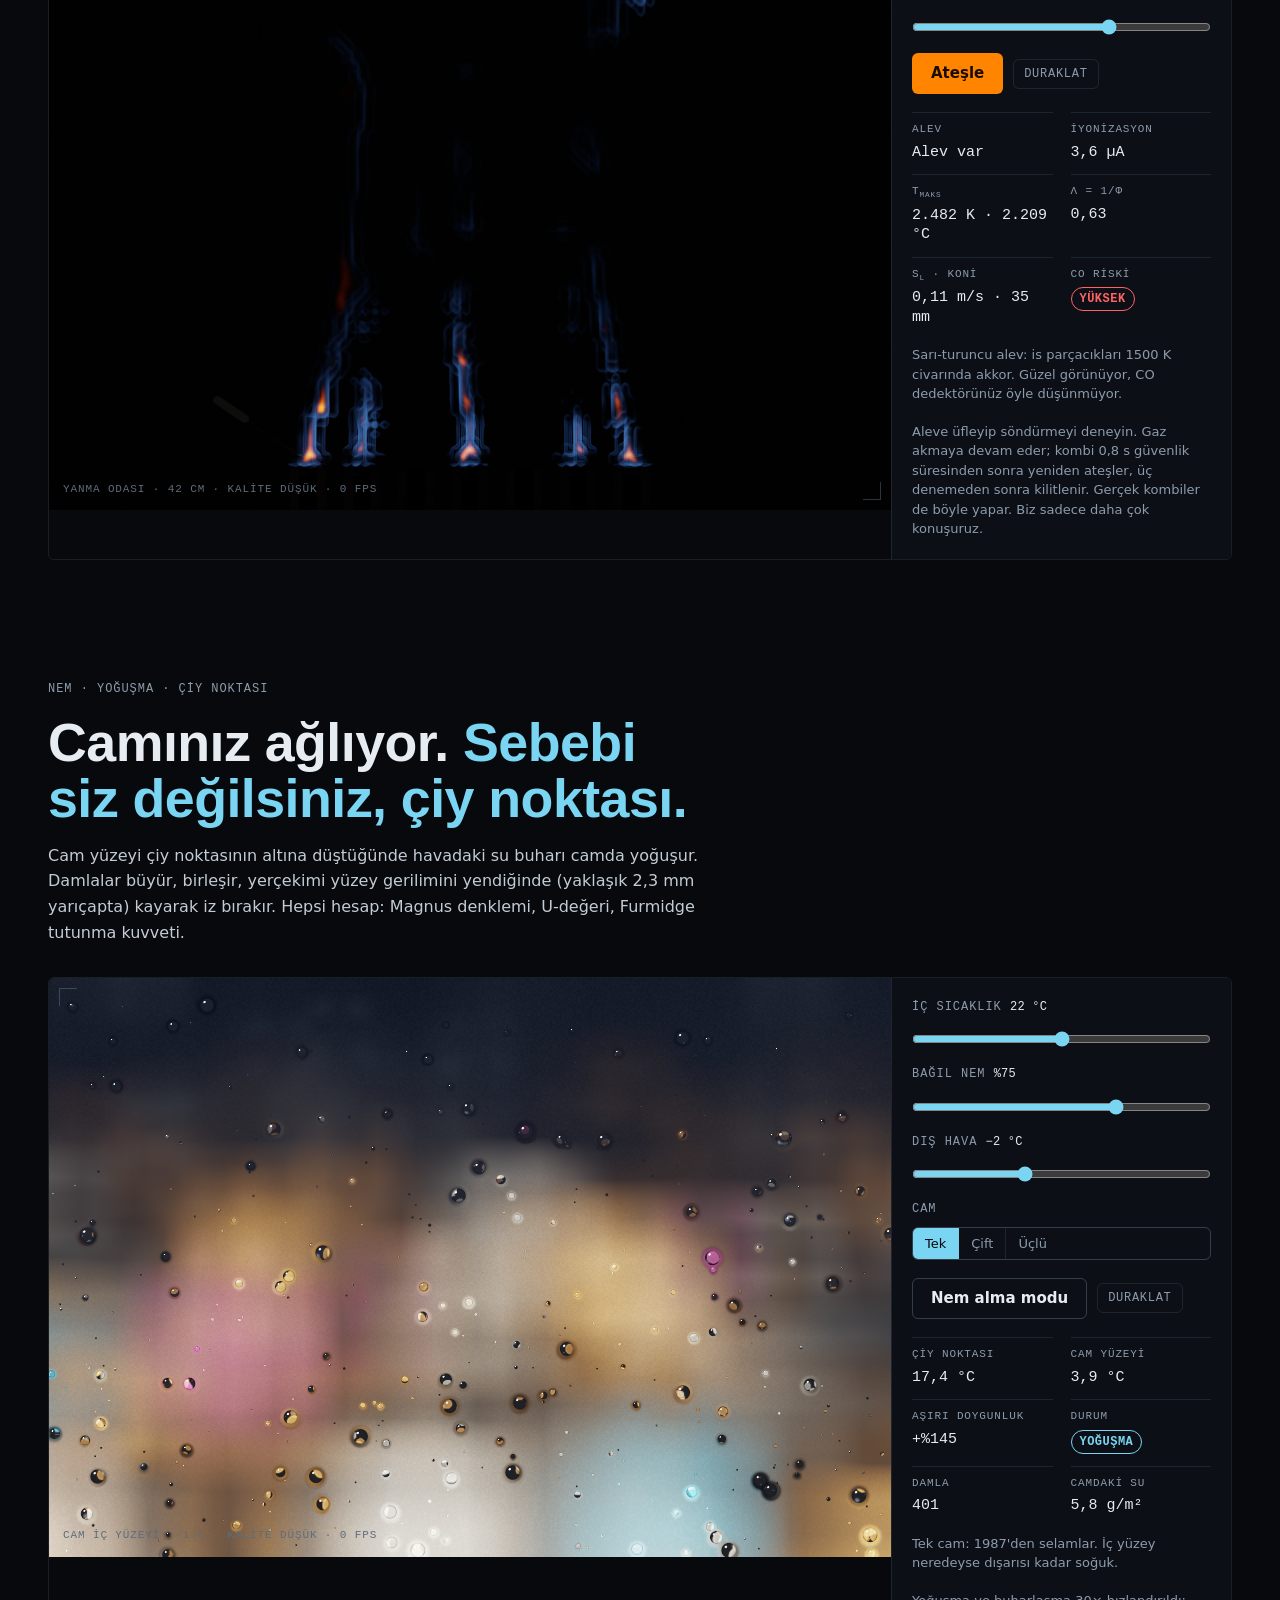
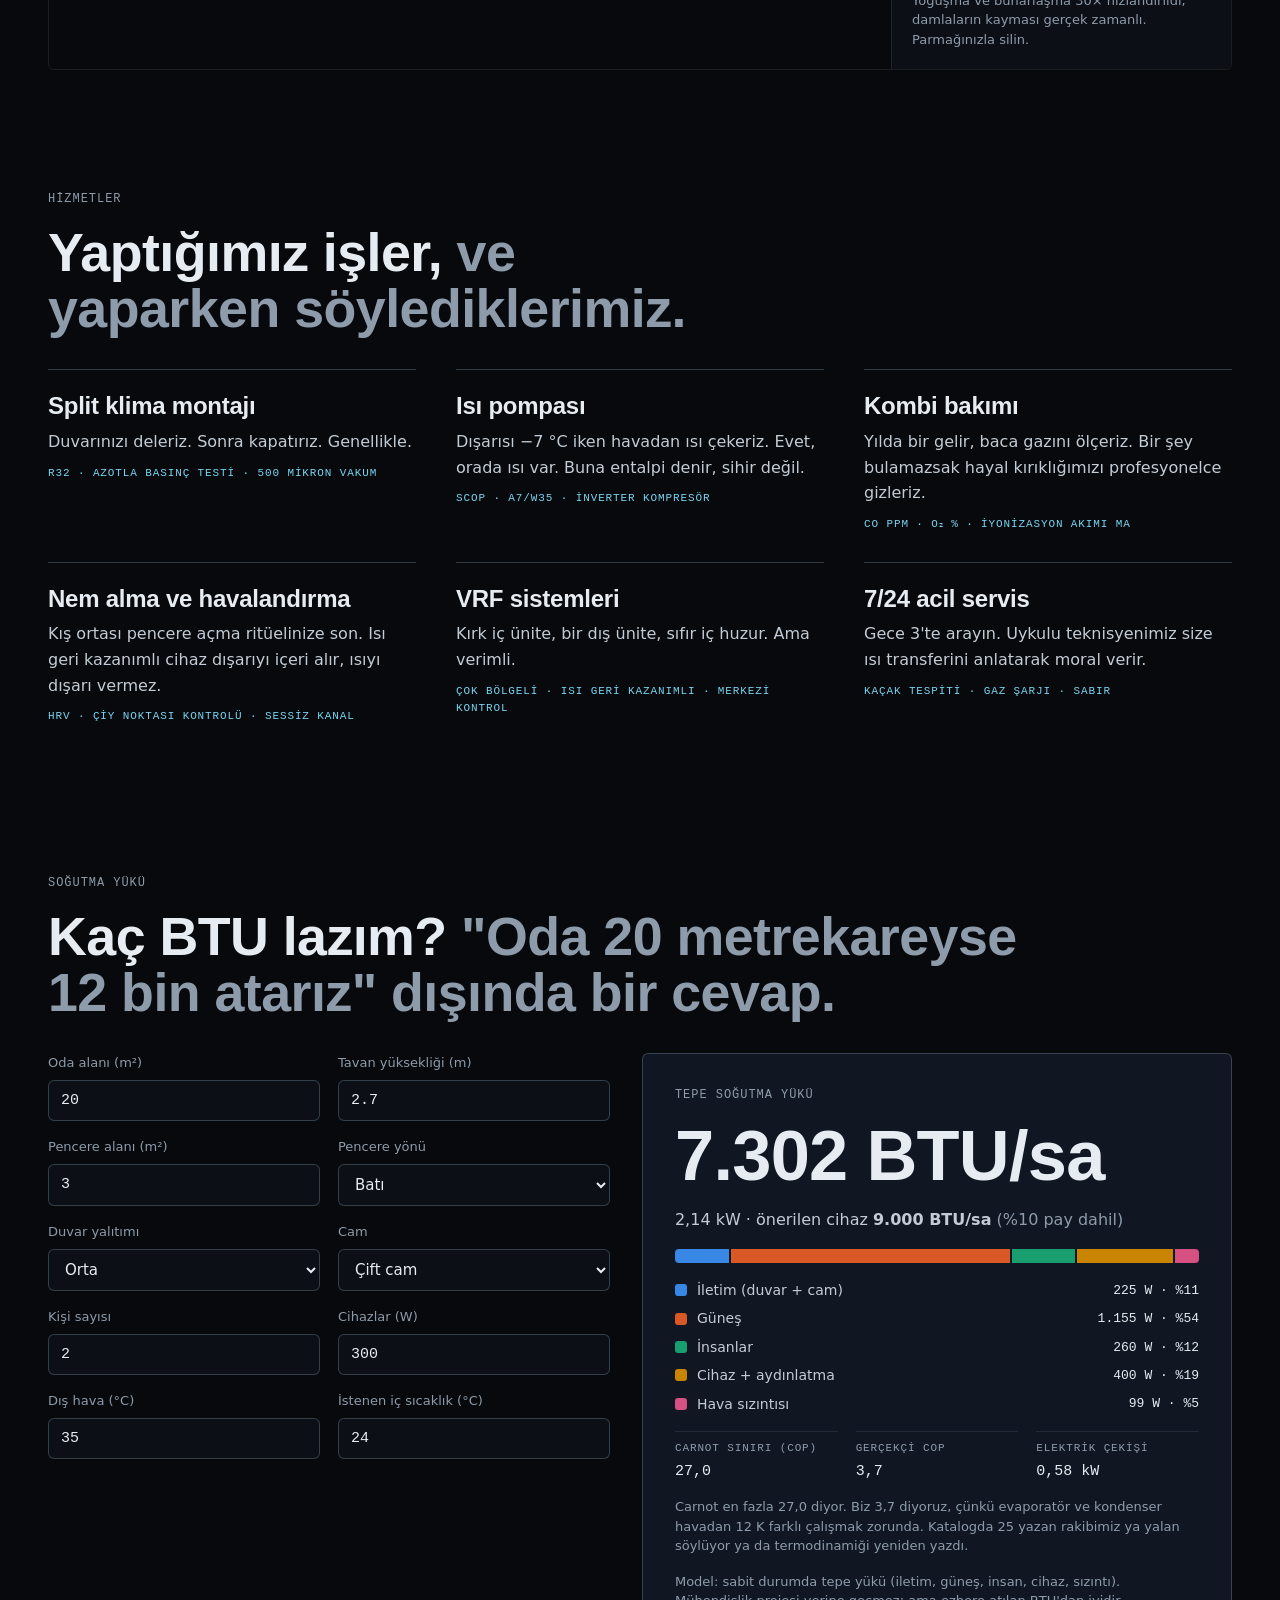
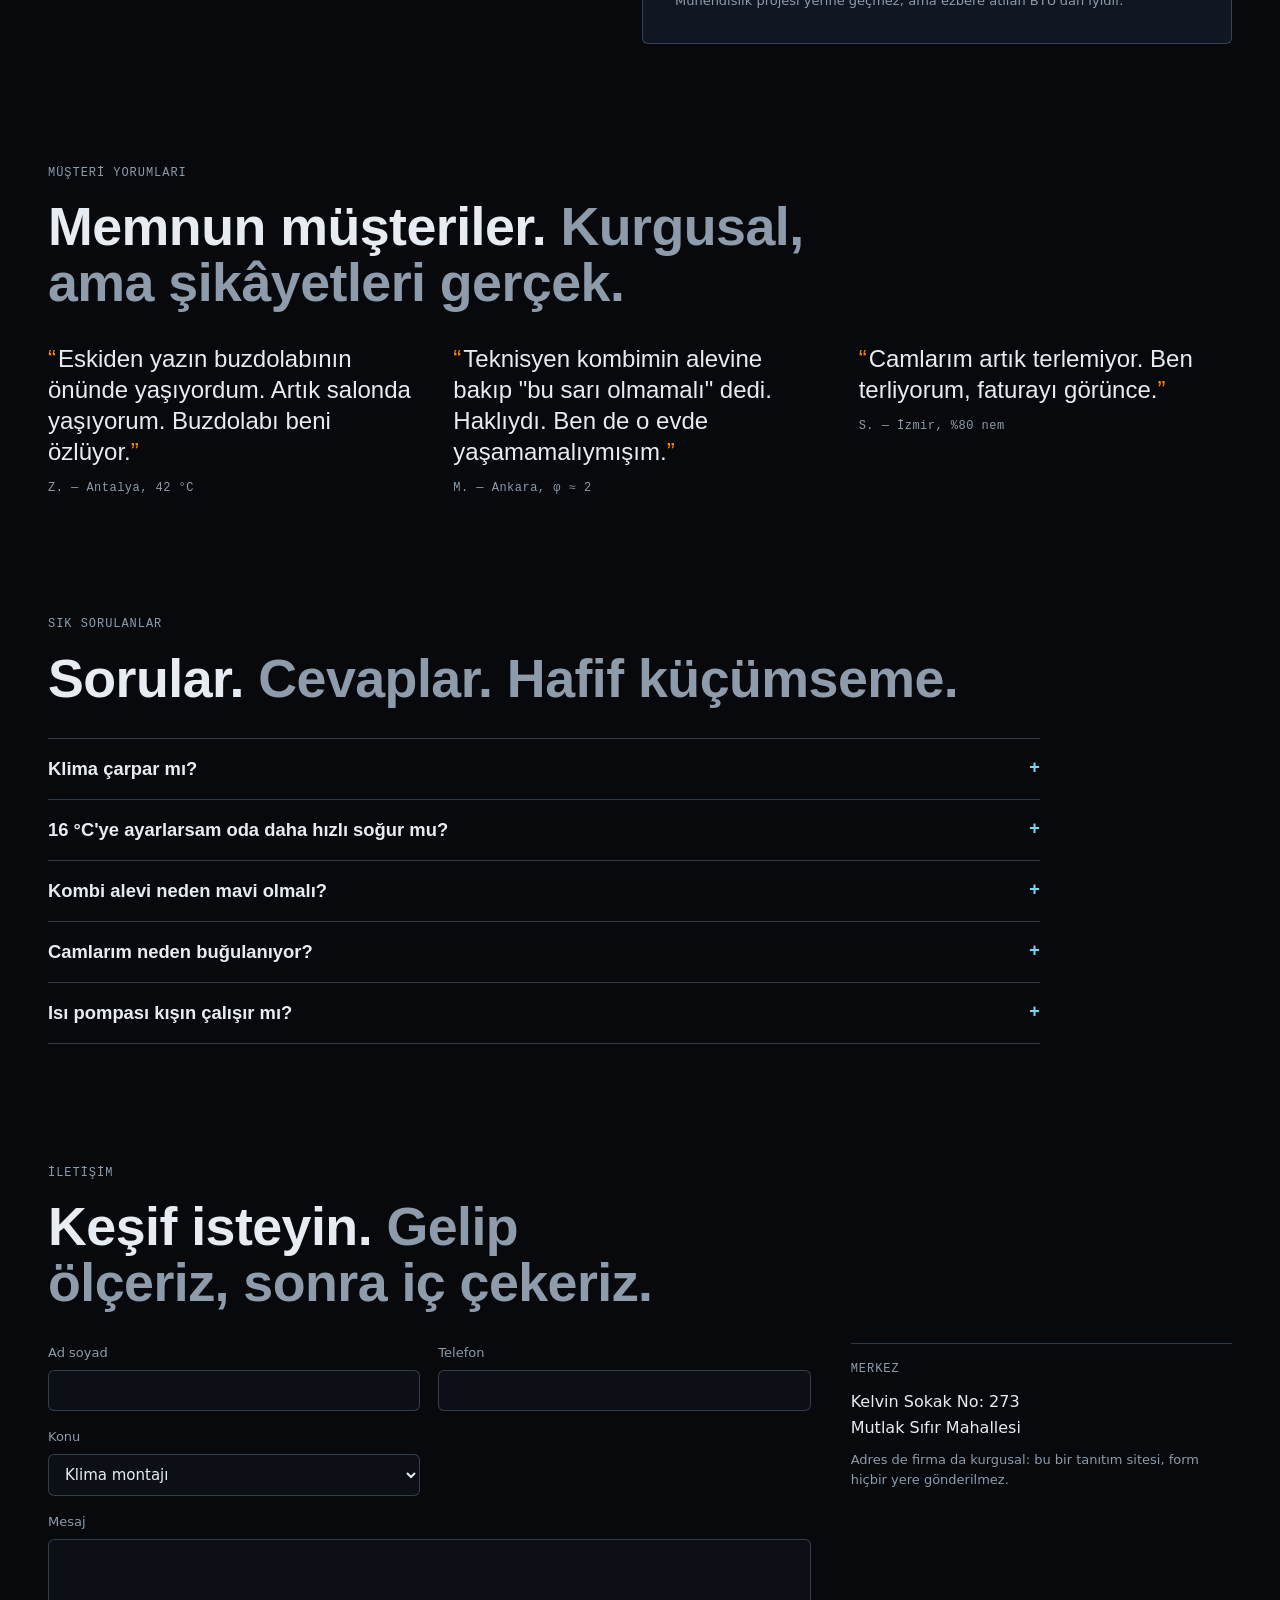
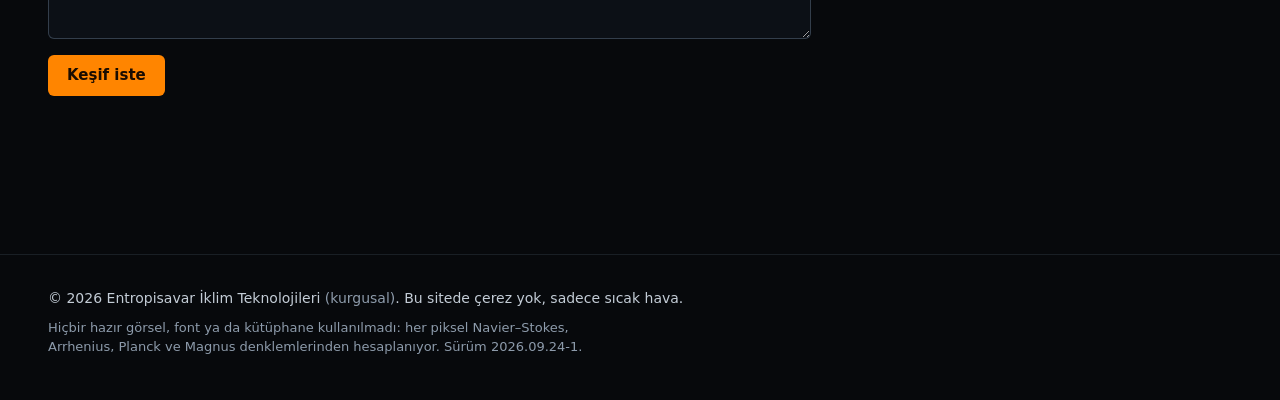
==== commit 4abdf86a: "Physically grounded burner and verified behaviour contract Fire: thickened-flame diffusion, Gulder l" ====
--- a/index.html
+++ b/index.html
@@ -97,7 +97,7 @@
   <div class="chapter-head">
     <p class="eyebrow">Yanma · Kombi bakımı</p>
     <h2 id="ates-baslik">Ateşle oynuyoruz. <span class="hot">Lisanslı olarak.</span></h2>
-    <p>Aşağıdaki brülör, tek adımlı Arrhenius kimyasıyla yanan gerçek zamanlı bir reaktif akış. Hava klapesini açın: yakıt havayla önceden karışır, <strong class="cold">mavi</strong> yanar. Kapatın: yakıt havayı dışarıda arar, arada is oluşur, is 1500 K civarında akkor olur ve alev <strong class="hot">sarıya</strong> döner. Renkler Planck yasası ve CIE 1931 gözlemcisiyle hesaplanıyor, boyanmıyor.</p>
+    <p>Aşağıdaki atmosferik brülör gerçek zamanlı bir reaktif akış: Arrhenius kinetiği tutuşturur, karışma hızı yakar, ısıl genleşme ve kaldırma kuvveti alevi taşır. Hava klapesini açın: yakıt havayla önceden karışır, delik ağzında <strong class="cold">mavi</strong> bir Bunsen konisi oluşur (yüksekliği ölçülmüş laminer alev hızından hesaplanıyor). Kapatın: yakıt havayı rampaların arasından yükselen ikincil havada arar, arada is oluşur, is akkor olur ve alev <strong class="hot">sarıya</strong> döner. Renkler Planck yasası ve CIE 1931 gözlemcisiyle hesaplanıyor, boyanmıyor.</p>
   </div>
   <div class="sim-grid">
     <div class="sim-stage fire-stage" data-sim="fire">
@@ -124,8 +124,10 @@
         <div><dt>İyonizasyon</dt><dd data-out="fire-current">—</dd></div>
         <div><dt>T<sub>maks</sub></dt><dd data-out="fire-tmax">—</dd></div>
         <div><dt>λ = 1/φ</dt><dd data-out="fire-lambda">—</dd></div>
+        <div><dt>S<sub>L</sub> · koni</dt><dd data-out="fire-cone">—</dd></div>
         <div><dt>CO riski</dt><dd><span class="pill" data-out="fire-co">—</span></dd></div>
       </dl>
+      <p class="fine warn" data-out="fire-flashback" hidden></p>
       <p class="fine" data-out="fire-colour">—</p>
       <p class="fine">Aleve üfleyip söndürmeyi deneyin. Gaz akmaya devam eder; kombi 0,8 s güvenlik süresinden sonra yeniden ateşler, üç denemeden sonra kilitlenir. Gerçek kombiler de böyle yapar. Biz sadece daha çok konuşuruz.</p>
     </div>
--- a/css/site.css
+++ b/css/site.css
@@ -113,12 +113,13 @@
   padding: 9px 12px; border-right: 1px solid var(--line);
 }
 .seg > :last-child { border-right: 0; }
-.seg input { position: absolute; opacity: 0; width: 1px; height: 1px; }
+/* hidden inputs overlap at the group's corner: they must not steal the label's clicks */
+.seg input { position: absolute; opacity: 0; width: 1px; height: 1px; pointer-events: none; }
 .seg button[aria-pressed="true"], .seg input:checked + label { color: var(--ground); background: var(--cold); }
 .seg input:focus-visible + label { outline: 2px solid var(--cold); outline-offset: -2px; }
 
 .toggles { display: flex; flex-wrap: wrap; align-items: center; gap: 8px 16px; }
-.toggles input[type="checkbox"] { position: absolute; opacity: 0; width: 1px; height: 1px; }
+.toggles input[type="checkbox"] { position: absolute; opacity: 0; width: 1px; height: 1px; pointer-events: none; }
 .toggle { display: inline-flex; align-items: center; gap: 8px; font-size: 13px; color: var(--muted); cursor: pointer; }
 .toggle::before {
   content: ""; width: 30px; height: 16px; border-radius: 8px; border: 1px solid var(--line-strong);
@@ -178,6 +179,7 @@
 .hud-group.row { display: flex; flex-wrap: wrap; gap: 10px; align-items: center; }
 .hud-label output { color: var(--text); font-variant-numeric: tabular-nums; letter-spacing: 0.02em; }
 .quip { font-size: 12px; color: var(--hot); min-height: 1.2em; }
+.fine.warn { color: var(--warn); }
 .scale { display: flex; justify-content: space-between; font: 11px var(--mono); color: var(--faint); }
 .readouts { display: grid; grid-template-columns: repeat(auto-fit, minmax(128px, 1fr)); gap: 12px 18px; margin: 0; grid-column: 1 / -1; }
 .readouts div { border-top: 1px solid var(--line); padding-top: 8px; min-width: 0; }
